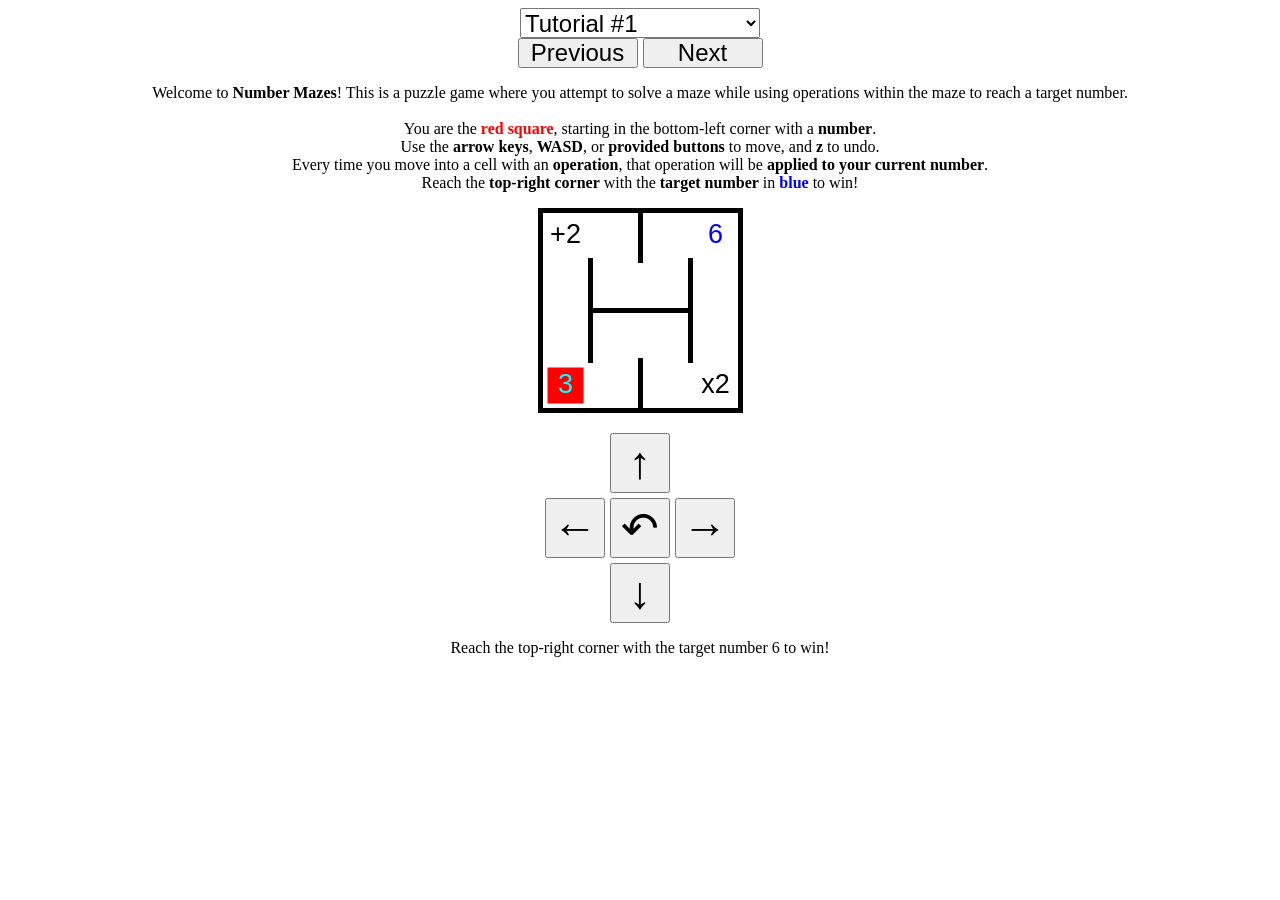
==== number-maze/index.html @ 0e58b8f2 "what am i doing" ====
<!DOCTYPE html>
<html>

<head>
    <title>Number Maze</title>
    <link rel="stylesheet" href="style.css">
</head>

<body>
    <div id="verticalWrapper">
        <select id="levelSelect"></select>
        <div id="levelButtons">
            <button id="previousLevel">Previous</button>
            <button id="nextLevel">Next</button>
        </div>

        <p id="introText"></p>

        <canvas id="game" width="600" height="600"></canvas>

        <div id="controls">
            <button id="upButton">↑</button>
            <button id="leftButton">←</button>
            <button id="undoButton">↶</button>
            <button id="rightButton">→</button>
            <button id="downButton">↓</button>
        </div>
        <p id="status"></p>

    </div>

    <script src="mazes_list.js"></script>
    <script src="maze.js"></script>
</body>
---- number-maze/style.css ----
#levelSelect {
    width: 240px;
    height: 30px;
    font-size: 24px;

    display: flex;
    justify-content: center;
    align-items: center;
}

#levelButtons {
    display: grid;
    grid-template-columns: 120px 120px;
    grid-template-rows: 30px;
    gap: 5px;
}

#previousLevel {
    grid-column: 1;
    grid-row: 1;
}

#nextLevel {
    grid-column: 2;
    grid-row: 1;
}

#levelButtons button {
    width: 120px;
    height: 30px;
    font-size: 24px;

    display: flex;
    justify-content: center;
    align-items: center;
}

#introText {
    white-space: pre-line;
    text-align: center;
}

#verticalWrapper {
    display: flex;
    flex-direction: column;
    align-items: center;
}

#controls {
    display: grid;
    grid-template-columns: 60px 60px 60px;
    grid-template-rows: 60px 60px 60px;
    gap: 5px;
}

#upButton {
    grid-column: 2;
    grid-row: 1;
}

#leftButton {
    grid-column: 1;
    grid-row: 2;
}

#rightButton {
    grid-column: 3;
    grid-row: 2;
}

#downButton {
    grid-column: 2;
    grid-row: 3;
}

#undoButton {
    grid-column: 2;
    grid-row: 2;
}

#controls button {
    width: 60px;
    height: 60px;
    font-size: 45px;

    display: flex;
    justify-content: center;
    align-items: center;
}

#controls {
    margin-top: 20px;
}
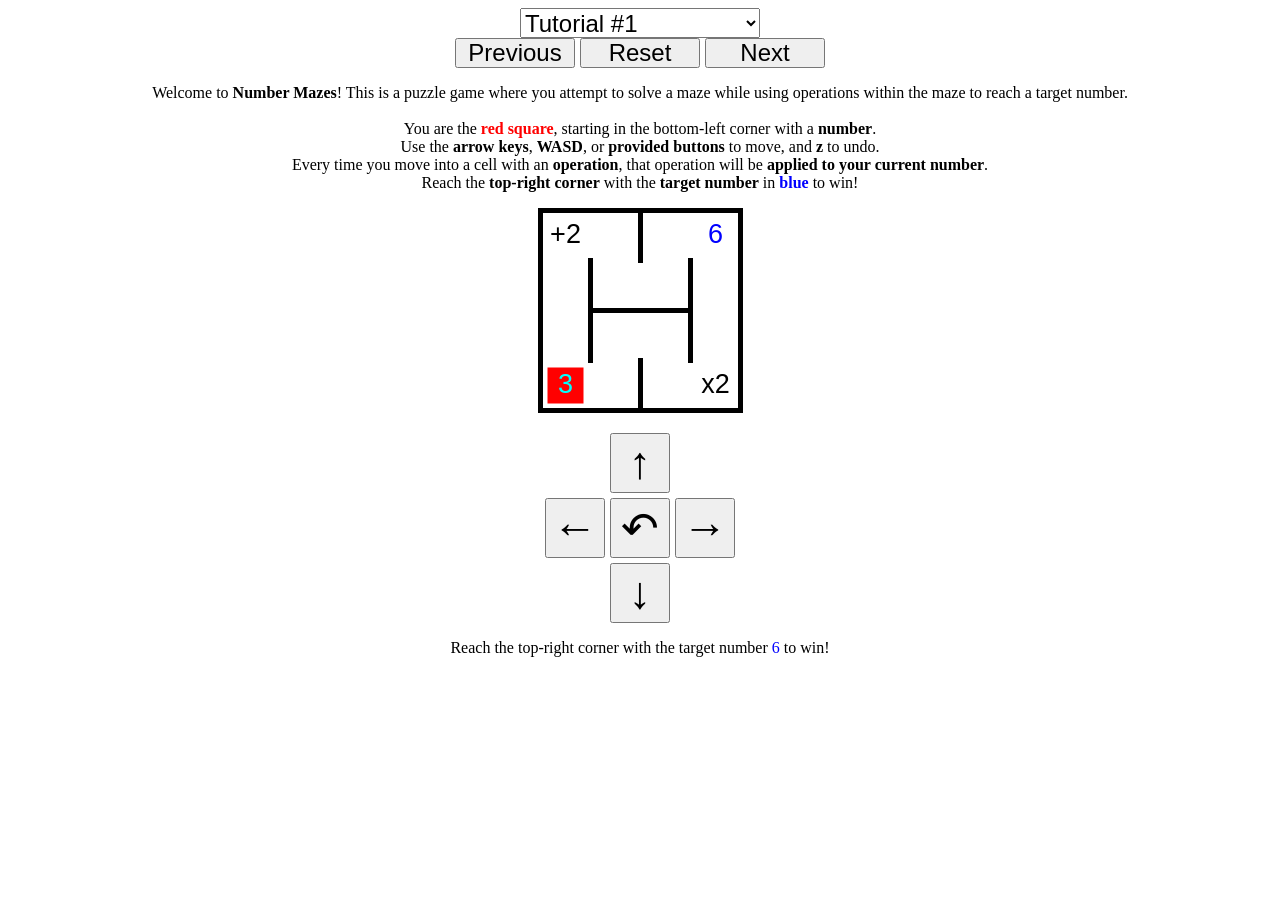
==== commit 598d7f57: "attempted to make mazes more mobile-friendly" ====
--- a/number-maze/index.html
+++ b/number-maze/index.html
@@ -4,6 +4,7 @@
 <head>
     <title>Number Maze</title>
     <link rel="stylesheet" href="style.css">
+    <meta name="viewport" content="width=device-width, initial-scale=1.0">
 </head>
 
 <body>
@@ -11,6 +12,7 @@
         <select id="levelSelect"></select>
         <div id="levelButtons">
             <button id="previousLevel">Previous</button>
+            <button id="resetLevel">Reset</button>
             <button id="nextLevel">Next</button>
         </div>
 
--- a/number-maze/style.css
+++ b/number-maze/style.css
@@ -10,7 +10,7 @@
 
 #levelButtons {
     display: grid;
-    grid-template-columns: 120px 120px;
+    grid-template-columns: 120px 120px 120px;
     grid-template-rows: 30px;
     gap: 5px;
 }
@@ -20,10 +20,16 @@
     grid-row: 1;
 }
 
-#nextLevel {
+#resetLevel {
     grid-column: 2;
     grid-row: 1;
 }
+
+#nextLevel {
+    grid-column: 3;
+    grid-row: 1;
+}
+
 
 #levelButtons button {
     width: 120px;
@@ -38,6 +44,8 @@
 #introText {
     white-space: pre-line;
     text-align: center;
+    max-width: 90vw;
+    overflow-wrap: break-word;
 }
 
 #verticalWrapper {
@@ -86,6 +94,11 @@
     display: flex;
     justify-content: center;
     align-items: center;
+
+    padding: 0;
+    box-sizing: border-box;
+
+    touch-action: manipulation;
 }
 
 #controls {
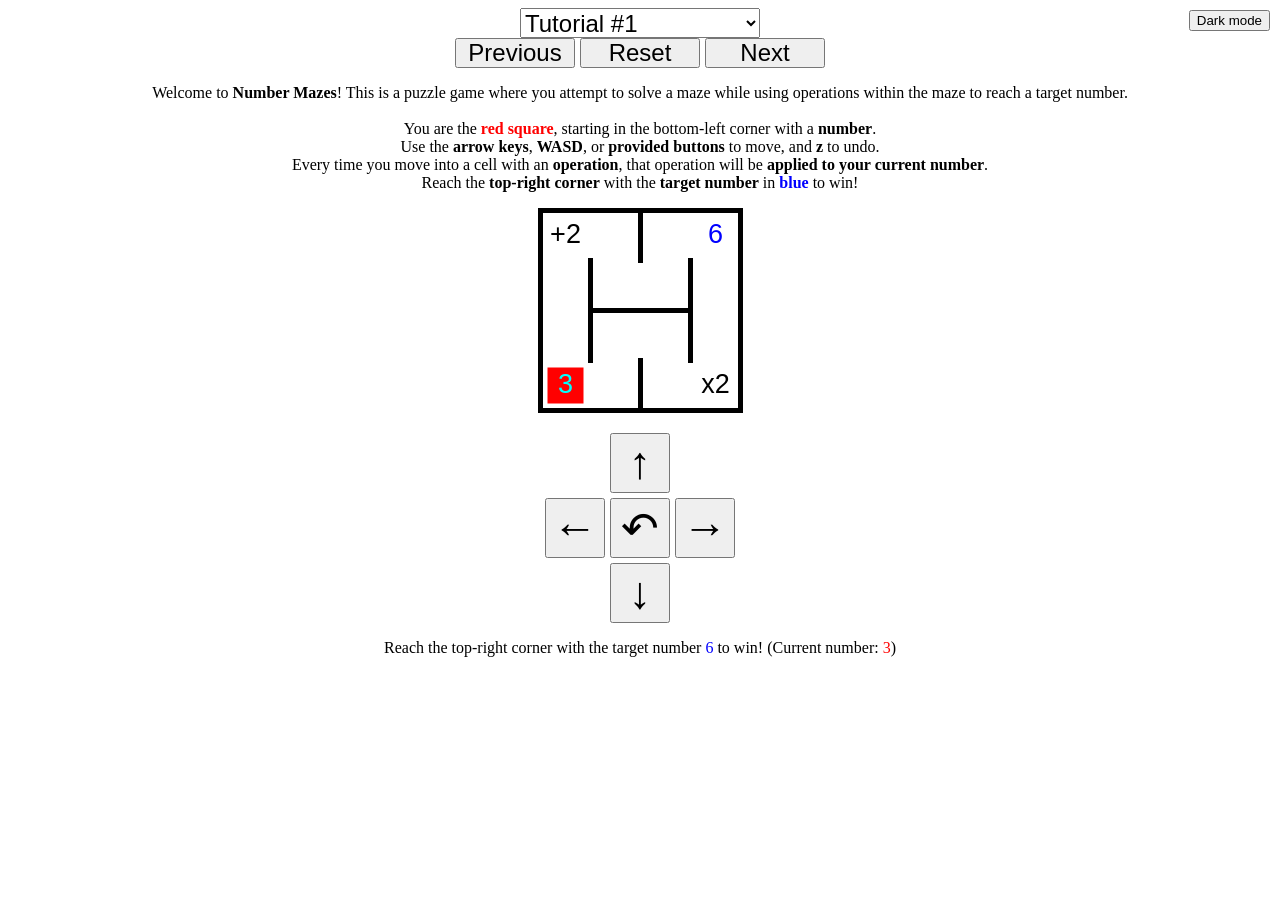
==== commit a162acc8: "added dark mode to mazes" ====
--- a/number-maze/index.html
+++ b/number-maze/index.html
@@ -8,6 +8,8 @@
 </head>
 
 <body>
+    <button id="darkModeButton">Dark mode</button>
+
     <div id="verticalWrapper">
         <select id="levelSelect"></select>
         <div id="levelButtons">
--- a/number-maze/style.css
+++ b/number-maze/style.css
@@ -1,3 +1,19 @@
+body {
+    background-color: white;
+    color: black;
+}
+
+body.dark {
+    background-color: black;
+    color: white;
+}
+
+#darkModeButton {
+    position: fixed;
+    top: 10px;
+    right: 10px;
+}
+
 #levelSelect {
     width: 240px;
     height: 30px;
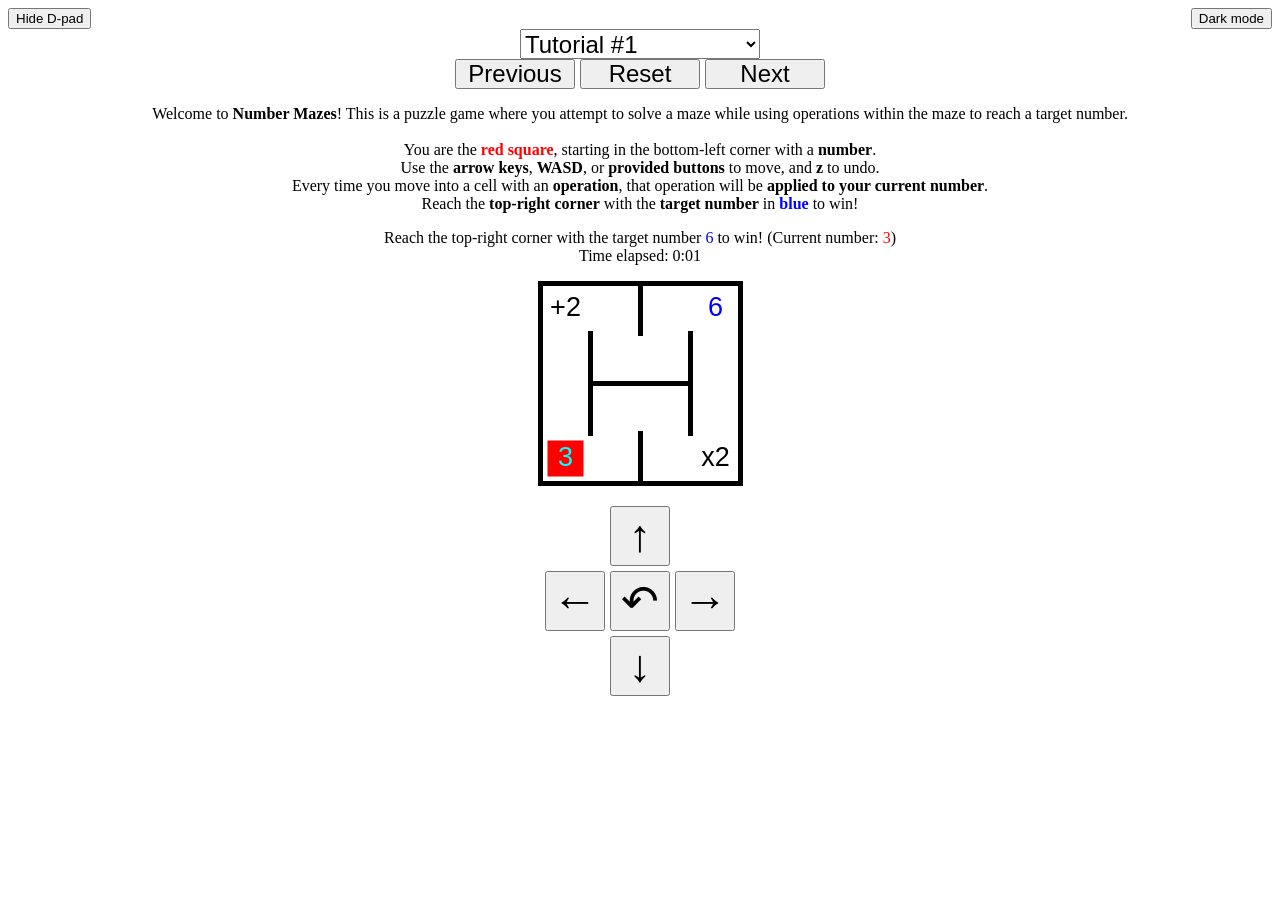
==== commit 24d149df: "overhauled number mazes" ====
--- a/number-maze/index.html
+++ b/number-maze/index.html
@@ -8,9 +8,11 @@
 </head>
 
 <body>
-    <button id="darkModeButton">Dark mode</button>
-
     <div id="verticalWrapper">
+        <div id="topButtons">
+            <button id="hideControlsButton">Hide D-pad</button>
+            <button id="darkModeButton">Dark mode</button>
+        </div>
         <select id="levelSelect"></select>
         <div id="levelButtons">
             <button id="previousLevel">Previous</button>
@@ -19,6 +21,8 @@
         </div>
 
         <p id="introText"></p>
+        <p id="status"></p>
+        <p id="timeText"></p>
 
         <canvas id="game" width="600" height="600"></canvas>
 
@@ -29,7 +33,6 @@
             <button id="rightButton">→</button>
             <button id="downButton">↓</button>
         </div>
-        <p id="status"></p>
 
     </div>
 
--- a/number-maze/style.css
+++ b/number-maze/style.css
@@ -8,10 +8,10 @@
     color: white;
 }
 
-#darkModeButton {
-    position: fixed;
-    top: 10px;
-    right: 10px;
+#topButtons {
+    width: 100%;
+    display: flex;
+    justify-content: space-between;
 }
 
 #levelSelect {
@@ -62,6 +62,23 @@
     text-align: center;
     max-width: 90vw;
     overflow-wrap: break-word;
+    margin-bottom: 0px;
+}
+
+#status {
+    white-space: pre-line;
+    text-align: center;
+    max-width: 90vw;
+    overflow-wrap: break-word;
+    margin-bottom: 0px;
+}
+
+#timeText {
+    white-space: pre-line;
+    text-align: center;
+    max-width: 90vw;
+    overflow-wrap: break-word;
+    margin-top: 0px;
 }
 
 #verticalWrapper {
@@ -70,11 +87,19 @@
     align-items: center;
 }
 
+#game {
+    touch-action: none;
+}
+
 #controls {
     display: grid;
     grid-template-columns: 60px 60px 60px;
     grid-template-rows: 60px 60px 60px;
     gap: 5px;
+}
+
+#controls.hidden {
+    display: none;
 }
 
 #upButton {
